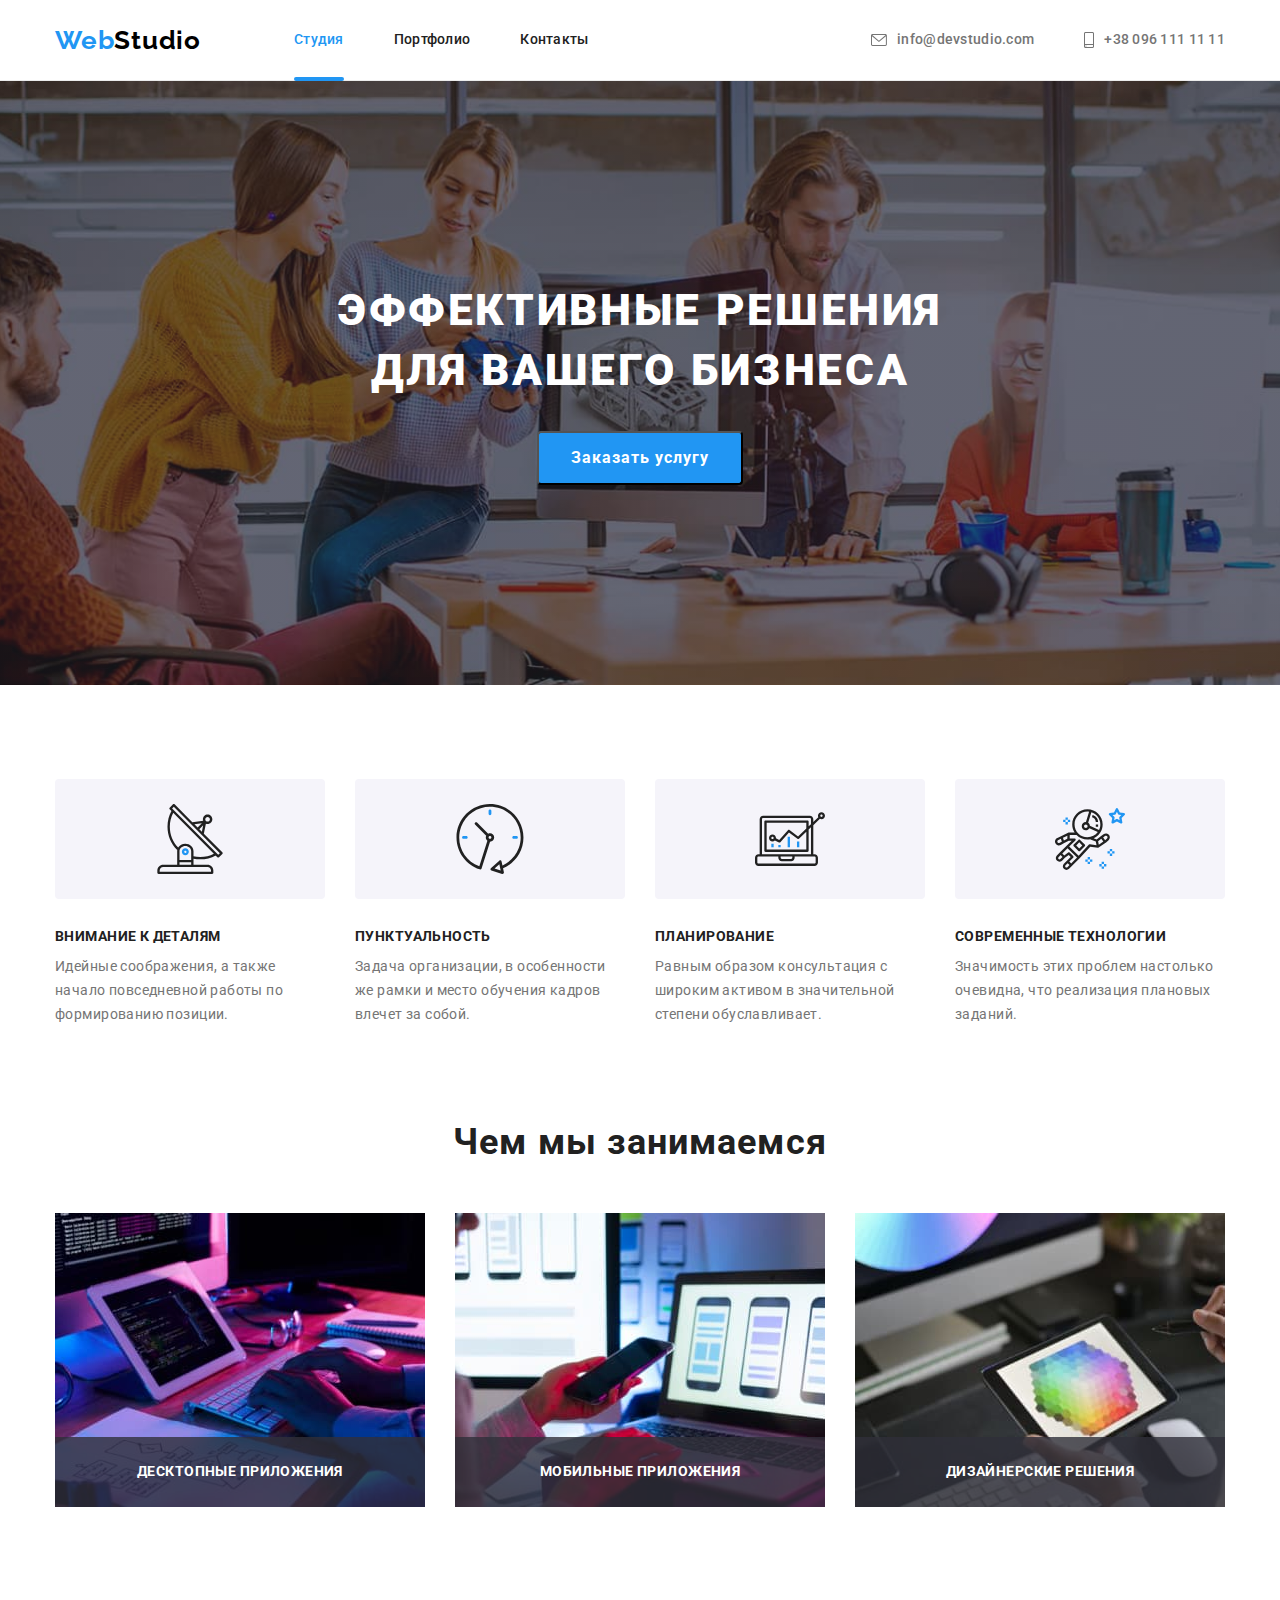
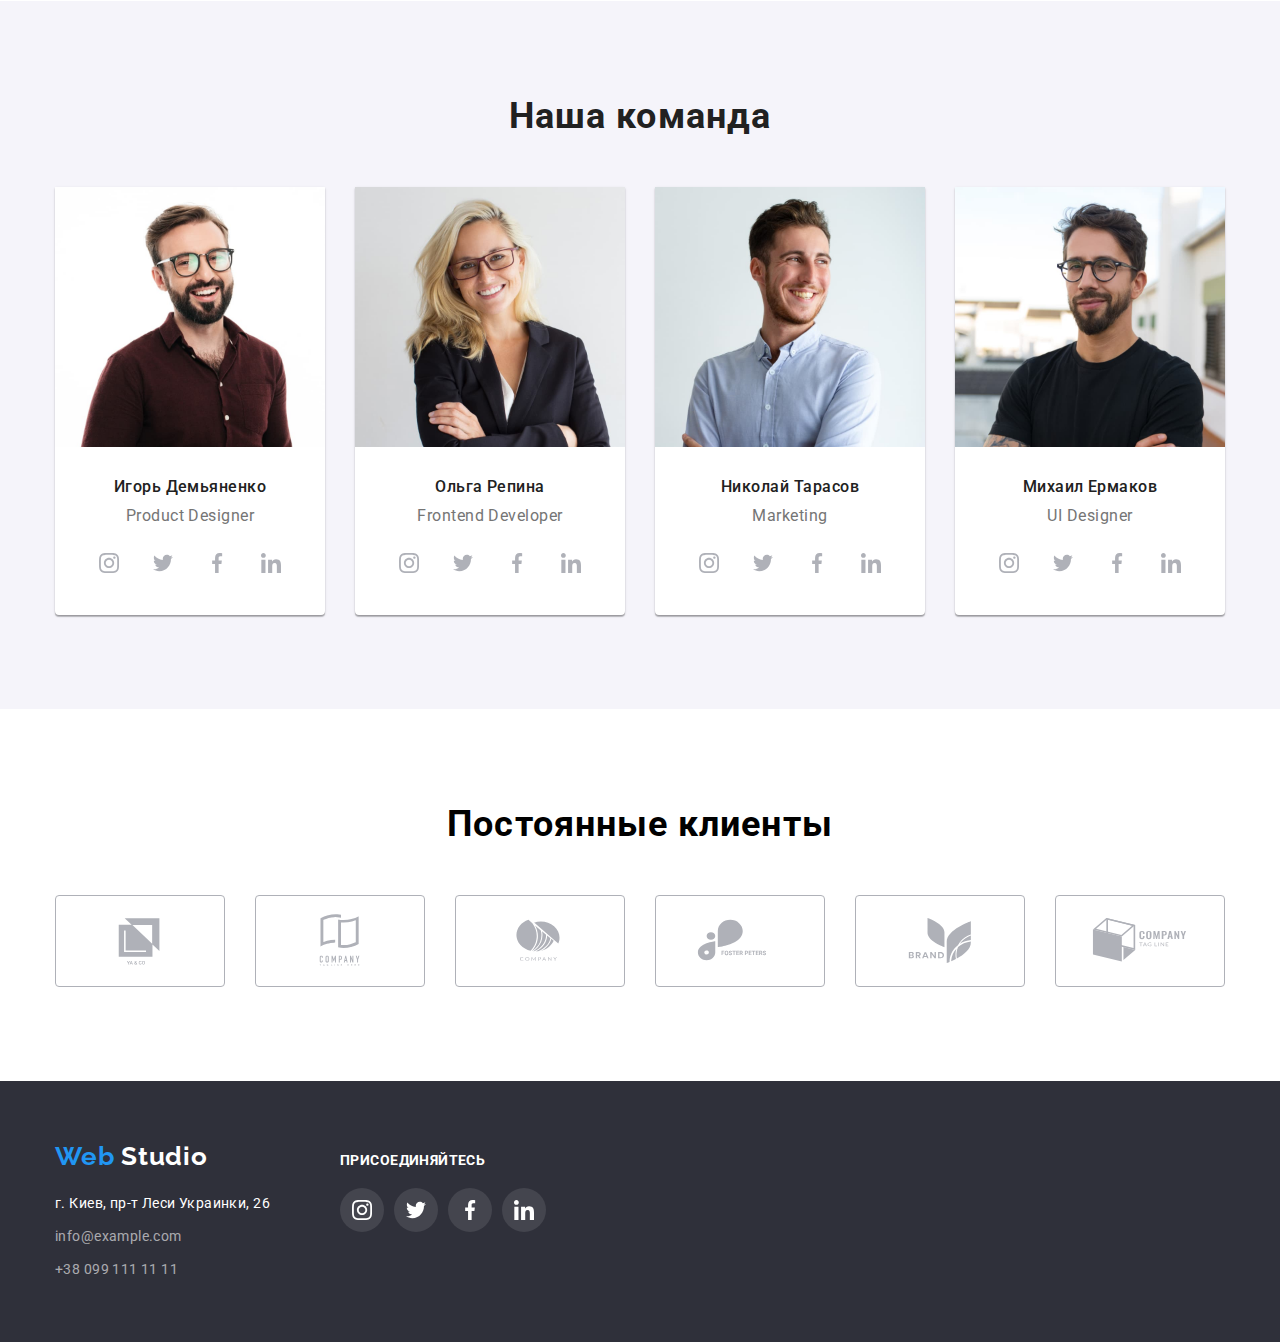
==== index.html @ a2889d7c "домашка 6" ====
<!DOCTYPE html>
<html lang="ru">
  <head>
    <meta charset="UTF-8" />
    <meta http-equiv="X-UA-Compatible" content="IE=edge" />
    <meta name="viewport" content="width=device-width, initial-scale=1.0" />
    <title>Document</title>
    <link rel="preconnect" href="https://fonts.googleapis.com" />
    <link rel="preconnect" href="https://fonts.gstatic.com" crossorigin />
    <link
      href="https://fonts.googleapis.com/css2?family=Raleway:wght@700&family=Roboto:wght@400;500;700;900&display=swap"
      rel="stylesheet"
    />
    <link
      rel="stylesheet"
      href="https://cdnjs.cloudflare.com/ajax/libs/modern-normalize/1.1.0/modern-normalize.min.css"
    />
    <link rel="stylesheet" href="./css/styles.css" />
  </head>
  <body>
    <!------------------------------ШАПКА------------------------------------>
    <header class="header">
      <div class="container">
        <a class="header-link-main link" href=""
          >Web<span class="header-color">Studio</span></a
        >
        <nav class="header-navigation">
          <ul class="header-list list">
            <li class="header-item">
              <a class="header-link link current" href="">Студия</a>
            </li>
            <li class="header-item">
              <a class="header-link link" href="./portfolio.html">Портфолио</a>
            </li>
            <li class="header-item">
              <a class="header-link link" href="">Контакты</a>
            </li>
          </ul>
        </nav>
        <ul class="header-list-contacts list">
          <li>
            <a class="header-link-mail link" href="">
              <svg class="link-mail-icon" width="16" height="12">
                <use href="./img/symbol-defs.svg#icon-envelope-hover"></use>
              </svg>
              info@devstudio.com</a
            >
          </li>
          <li>
            <a class="header-link-tel link" href="">
              <svg class="link-tel-icon" width="10" height="16">
                <use href="./img/symbol-defs.svg#icon-smartphone"></use>
              </svg>
              +38 096 111 11 11</a
            >
          </li>
        </ul>
      </div>
    </header>
    <!-------------------------ЗАКАЗ УСЛУГ--------------------------------->
    <main>
      <section class="section-service">
        <div class="container">
          <h1 class="section-service-title">
            Эффективные решения для вашего бизнеса
          </h1>
          <button class="section-service-btn" type="button" data-modal-open>
            Заказать услугу
          </button>
        </div>
      </section>
      <!--------------------СФЕРА ДЕЯТЕЛЬНОСТИ----------------------------->
      <section class="section-reality">
        <div class="container">
          <h2 class="visually-hidden">сфера деятельности</h2>
          <ul class="section-reality-list list">
            <li class="section-reality-item">
              <div class="container-icon">
                <svg class="reality-item-icon" width="70" height="70">
                  <use href="./img/symbol-defs.svg#icon-antenna"></use>
                </svg>
              </div>
              <h3 class="section-reality-title">Внимание к деталям</h3>
              <p class="section-reality-text">
                Идейные соображения, а также начало повседневной работы по
                формированию позиции.
              </p>
            </li>
            <li class="section-reality-item">
              <div class="container-icon">
                <svg class="reality-item-icon" width="70" height="70">
                  <use href="./img/symbol-defs.svg#icon-clock"></use>
                </svg>
              </div>
              <h3 class="section-reality-title">Пунктуальность</h3>
              <p class="section-reality-text">
                Задача организации, в особенности же рамки и место обучения
                кадров влечет за собой.
              </p>
            </li>
            <li class="section-reality-item">
              <div class="container-icon">
                <svg class="reality-item-icon" width="70" height="70">
                  <use href="./img/symbol-defs.svg#icon-diagram"></use>
                </svg>
              </div>
              <h3 class="section-reality-title">Планирование</h3>
              <p class="section-reality-text">
                Равным образом консультация с широким активом в значительной
                степени обуславливает.
              </p>
            </li>
            <li class="section-reality-item">
              <div class="container-icon">
                <svg class="reality-item-icon" width="70" height="70">
                  <use href="./img/symbol-defs.svg#icon-astronaut"></use>
                </svg>
              </div>
              <h3 class="section-reality-title">Современные технологии</h3>
              <p class="section-reality-text">
                Значимость этих проблем настолько очевидна, что реализация
                плановых заданий.
              </p>
            </li>
          </ul>
        </div>
      </section>
      <!------------------------ЧЕМ ЗАНИМАЮТСЯ---------------------------->
      <section class="section-class">
        <div class="container">
          <h2 class="section-class-title">Чем мы занимаемся</h2>
          <ul class="section-class-list list">
            <li class="section-class-item">
              <img src="./img/img1.jpg" alt="ввод кода" width="370" />
              <h3 class="class-title-second">Десктопные приложения</h3>
            </li>
            <li class="section-class-item">
              <img
                src="./img/img2.jpg"
                alt="картинка с адаптивностью"
                width="370"
              />
              <h3 class="class-title-second">Мобильные приложения</h3>
            </li>
            <li class="section-class-item">
              <img src="./img/img3.jpg" alt="картинка в пикселях" width="370" />
              <h3 class="class-title-second">Дизайнерские решения</h3>
            </li>
          </ul>
        </div>
      </section>

      <!------------------------КОМАНДА----------------------------->
      <section class="section-team">
        <div class="container">
          <h2 class="section-team-title">Наша команда</h2>
          <ul class="section-team-list list">
            <li class="section-team-item">
              <img
                class="section-team-item-photo"
                src="./img/img4.jpg"
                alt="фото Игорь"
                width="270"
              />
              <div class="team-name">
                <h3 class="section-team-title-second">Игорь Демьяненко</h3>
                <p class="section-team-text">Product Designer</p>
                <ul class="team-soc-list list">
                  <li class="team-soc-item">
                    <a class="team-soc-link" href="">
                      <svg class="team-soc-icon" width="20" height="20">
                        <use href="./img/symbol-defs.svg#icon-instagram"></use>
                      </svg>
                    </a>
                  </li>
                  <li class="team-soc-item">
                    <a class="team-soc-link" href="">
                      <svg class="team-soc-icon" width="20" height="20">
                        <use href="./img/symbol-defs.svg#icon-twitter"></use>
                      </svg>
                    </a>
                  </li>
                  <li class="team-soc-item">
                    <a class="team-soc-link" href="">
                      <svg class="team-soc-icon" width="20" height="20">
                        <use href="./img/symbol-defs.svg#icon-facebook"></use>
                      </svg>
                    </a>
                  </li>
                  <li class="team-soc-item">
                    <a class="team-soc-link" href="">
                      <svg class="team-soc-icon" width="20" height="20">
                        <use href="./img/symbol-defs.svg#icon-linkedin"></use>
                      </svg>
                    </a>
                  </li>
                </ul>
              </div>
            </li>
            <li class="section-team-item">
              <img
                class="section-team-item-photo"
                src="./img/img5.jpg"
                alt="фото Ольга"
                width="270"
              />
              <div class="team-name">
                <h3 class="section-team-title-second">Ольга Репина</h3>
                <p class="section-team-text">Frontend Developer</p>
                <ul class="team-soc-list list">
                  <li class="team-soc-item">
                    <a class="team-soc-link" href="">
                      <svg class="team-soc-icon" width="20" height="20">
                        <use href="./img/symbol-defs.svg#icon-instagram"></use>
                      </svg>
                    </a>
                  </li>
                  <li class="team-soc-item">
                    <a class="team-soc-link" href="">
                      <svg class="team-soc-icon" width="20" height="20">
                        <use href="./img/symbol-defs.svg#icon-twitter"></use>
                      </svg>
                    </a>
                  </li>
                  <li class="team-soc-item">
                    <a class="team-soc-link" href="">
                      <svg class="team-soc-icon" width="20" height="20">
                        <use href="./img/symbol-defs.svg#icon-facebook"></use>
                      </svg>
                    </a>
                  </li>
                  <li class="team-soc-item">
                    <a class="team-soc-link" href="">
                      <svg class="team-soc-icon" width="20" height="20">
                        <use href="./img/symbol-defs.svg#icon-linkedin"></use>
                      </svg>
                    </a>
                  </li>
                </ul>
              </div>
            </li>
            <li class="section-team-item">
              <img
                class="section-team-item-photo"
                src="./img/img6.jpg"
                alt="фото Николай"
                width="270"
              />
              <div class="team-name">
                <h3 class="section-team-title-second">Николай Тарасов</h3>
                <p class="section-team-text">Marketing</p>
                <ul class="team-soc-list list">
                  <li class="team-soc-item">
                    <a class="team-soc-link" href="">
                      <svg class="team-soc-icon" width="20" height="20">
                        <use href="./img/symbol-defs.svg#icon-instagram"></use>
                      </svg>
                    </a>
                  </li>
                  <li class="team-soc-item">
                    <a class="team-soc-link" href="">
                      <svg class="team-soc-icon" width="20" height="20">
                        <use href="./img/symbol-defs.svg#icon-twitter"></use>
                      </svg>
                    </a>
                  </li>
                  <li class="team-soc-item">
                    <a class="team-soc-link" href="">
                      <svg class="team-soc-icon" width="20" height="20">
                        <use href="./img/symbol-defs.svg#icon-facebook"></use>
                      </svg>
                    </a>
                  </li>
                  <li class="team-soc-item">
                    <a class="team-soc-link" href="">
                      <svg class="team-soc-icon" width="20" height="20">
                        <use href="./img/symbol-defs.svg#icon-linkedin"></use>
                      </svg>
                    </a>
                  </li>
                </ul>
              </div>
            </li>
            <li class="section-team-item">
              <img
                class="section-team-item-photo"
                src="./img/img7.jpg"
                alt="фото Михаил"
                width="270"
              />
              <div class="team-name">
                <h3 class="section-team-title-second">Михаил Ермаков</h3>
                <p class="section-team-text">UI Designer</p>
                <ul class="team-soc-list list">
                  <li class="team-soc-item">
                    <a class="team-soc-link" href="">
                      <svg class="team-soc-icon" width="20" height="20">
                        <use href="./img/symbol-defs.svg#icon-instagram"></use>
                      </svg>
                    </a>
                  </li>
                  <li class="team-soc-item">
                    <a class="team-soc-link" href=""
                      ><svg class="team-soc-icon" width="20" height="20">
                        <use
                          href="./img/symbol-defs.svg#icon-twitter"
                        ></use></svg
                    ></a>
                  </li>
                  <li class="team-soc-item">
                    <a class="team-soc-link" href="">
                      <svg class="team-soc-icon" width="20" height="20">
                        <use href="./img/symbol-defs.svg#icon-facebook"></use>
                      </svg>
                    </a>
                  </li>
                  <li class="team-soc-item">
                    <a class="team-soc-link" href="">
                      <svg class="team-soc-icon" width="20" height="20">
                        <use href="./img/symbol-defs.svg#icon-linkedin"></use>
                      </svg>
                    </a>
                  </li>
                </ul>
              </div>
            </li>
          </ul>
        </div>
      </section>
      <!------------------------КЛИЕНТЫ---------------------------->
      <section class="section-clients">
        <div class="container">
          <h2 class="section-clients-title">Постоянные клиенты</h2>
          <ul class="section-clients-list list">
            <li class="section-clients-item">
              <a href="" class="section-clients-link link">
                <svg class="section-clients-icon" Width="106" Height="60">
                  <use href="./img/symbol-defs.svg#icon-Logo1"></use>
                </svg>
              </a>
            </li>
            <li class="section-clients-item">
              <a href="" class="section-clients-link link">
                <svg class="section-clients-icon" Width="106" Height="60">
                  <use href="./img/symbol-defs.svg#icon-Logo2"></use>
                </svg>
              </a>
            </li>
            <li class="section-clients-item">
              <a href="" class="section-clients-link link">
                <svg class="section-clients-icon" Width="106" Height="60">
                  <use href="./img/symbol-defs.svg#icon-Logo3"></use>
                </svg>
              </a>
            </li>
            <li class="section-clients-item">
              <a href="" class="section-clients-link link">
                <svg class="section-clients-icon" Width="106" Height="60">
                  <use href="./img/symbol-defs.svg#icon-Logo4"></use>
                </svg>
              </a>
            </li>
            <li class="section-clients-item">
              <a href="" class="section-clients-link link">
                <svg class="section-clients-icon" Width="106" Height="60">
                  <use href="./img/symbol-defs.svg#icon-Logo5"></use>
                </svg>
              </a>
            </li>
            <li class="section-clients-item">
              <a href="" class="section-clients-link link">
                <svg class="section-clients-icon" Width="106" Height="60">
                  <use href="./img/symbol-defs.svg#icon-Logo6"></use>
                </svg>
              </a>
            </li>
          </ul>
        </div>
      </section>
    </main>
    <!------------------------ПОДВАЛ------------------------------->
    <footer class="footer">
      <div class="container">
        <div class="footer-left-container">
          <a class="footer-link-main link" href=""
            >Web <span class="footer-color">Studio</span></a
          >
          <address class="footer-address">
            <a
              class="footer-link-address link"
              href="https://goo.gl/maps/H8JGHKrWeRsaUYGS6"
              target="_blank"
              rel="noopener noindex nofollow"
              >г. Киев, пр-т Леси Украинки, 26</a
            >
          </address>
          <ul class="footer-list list">
            <li class="footer-item">
              <a class="footer-link-mail link" href="mailto:info@example.com"
                >info@example.com</a
              >
            </li>
            <li class="footer-item">
              <a class="footer-link-tel link" href="tel:+380991111111"
                >+38 099 111 11 11</a
              >
            </li>
          </ul>
        </div>
        <div>
          <h2 class="footer-title">присоединяйтесь</h2>
          <ul class="footer-soc-list list">
            <li class="footer-soc-item">
              <a href="" class="footer-soc-link">
                <svg class="footer-icon" width="20" height="20">
                  <use href="./img/symbol-defs.svg#icon-instagram"></use>
                </svg>
              </a>
            </li>
            <li class="footer-soc-item">
              <a href="" class="footer-soc-link">
                <svg class="footer-icon" width="20" height="20">
                  <use href="./img/symbol-defs.svg#icon-twitter"></use>
                </svg>
              </a>
            </li>

            <li class="footer-soc-item">
              <a href="" class="footer-soc-link">
                <svg class="footer-icon" width="20" height="20">
                  <use href="./img/symbol-defs.svg#icon-facebook"></use>
                </svg>
              </a>
            </li>

            <li class="footer-soc-item">
              <a href="" class="footer-soc-link">
                <svg class="footer-icon" width="20" height="20">
                  <use href="./img/symbol-defs.svg#icon-linkedin"></use>
                </svg>
              </a>
            </li>
          </ul>
        </div>
      </div>
    </footer>
    <!-------------------------- МОДАЛЬНОЕ ОКНО ----------------------->
    <div class="backdrop is-hidden" data-modal>
      <div class="modal">
        <button type="button" class="modal-close-btn" data-modal-close>
          <svg class="modal-icon" width="11" height="11">
            <use href="./img/symbol-defs.svg#icon-Vector"></use>
          </svg>
        </button>
      </div>
    </div>
    <script src="./js/modal.js"></script>
  </body>
</html>
---- css/styles.css ----
:root {
  --header-color: #2196f3;
  --title-color: #212121;
  --text-color: #757575;
  --time-transition: 250ms cubic-bezier(0.4, 0, 0.2, 1);
}
body {
  font-family: "Roboto", "Raleway", sans-serif;
  color: #000000;
}
img {
  display: block;
  width: 100%;
  height: auto;
}
.link {
  text-decoration: none;
}
.list {
  padding: 0;
  margin: 0;
  list-style: none;
}
.container {
  width: 1200px;
  margin: 0 auto;
  padding-left: 15px;
  padding-right: 15px;
}
img {
  display: block;
}
/* ----------------------ШАПКА-------------------------- */

.header {
  border-bottom: 1px solid #ececec;
}
.header .container {
  display: flex;
  align-items: center;
}
.header-link-main {
  margin-right: 93px;

  font-family: "Raleway";
  font-weight: 700;
  font-size: 26px;
  line-height: 1.19;
  letter-spacing: 0.03em;
  color: var(--header-color);
}
.header-list {
  display: flex;
}
.header-item:not(:last-child) {
  margin-right: 50px;
}
.header-color {
  color: #000000;
}
.header-link {
  padding: 32px 0px;

  position: relative;

  display: block;
  font-weight: 500;
  font-size: 14px;
  line-height: 1.14;
  letter-spacing: 0.02em;
  color: #212121;

  transition: color var(--time-transition);
}
.header-link:hover,
.header-link:focus {
  color: var(--header-color);
}
.current {
  color: var(--header-color);
}
.current::after {
  content: "";

  position: absolute;
  left: 0;
  bottom: -1px;

  display: block;
  width: 100%;
  height: 4px;
  background: #2196f3;
  border-radius: 2px;
}

.header-list-contacts {
  display: flex;
  margin-left: auto;
}
.header-link-mail,
.header-link-tel {
  padding: 32px 0px;
  display: flex;
  justify-content: center;
  align-items: center;

  font-family: "Roboto";
  font-style: normal;
  font-weight: 500;
  font-size: 14px;
  line-height: 1.14;
  letter-spacing: 0.02em;
  color: #757575;

  transition: color var(--time-transition);
}
.link-mail-icon {
  fill: currentColor;
  margin-right: 10px;
}
.header-link-tel {
  margin-left: 50px;
}
.link-tel-icon {
  fill: currentColor;
  margin-right: 10px;
}
.header-link-tel:hover,
.header-link-tel:focus {
  color: var(--header-color);
}
.header-link-mail:hover,
.header-link-mail:focus {
  color: var(--header-color);
}
/* -------------------ЗАКАЗ УСЛУГ------------------ */
.section-service {
  background-color: #2f303a;
  text-align: center;
  padding-top: 200px;
  padding-bottom: 200px;
  background-image: linear-gradient(
      rgba(47, 48, 58, 0.4),
      rgba(47, 48, 58, 0.4)
    ),
    url(../img/hero-bg.jpg);
  background-repeat: no-repeat;
  background-size: cover;
  max-width: 1600px;
  margin: 0 auto;
  background-position: center;
}
.section-service-title {
  margin-top: 0;
  margin-bottom: 30px;
  margin-left: auto;
  margin-right: auto;
  width: 696px;

  font-weight: 900;
  font-size: 44px;
  line-height: 1.36;
  letter-spacing: 0.06em;
  text-transform: uppercase;
  color: #ffffff;
}

.section-service-btn {
  border-radius: 4px;
  padding: 10px 32px;

  font-family: "Roboto";
  font-style: normal;
  font-weight: 700;
  font-size: 16px;
  line-height: 1.88;
  align-items: center;
  letter-spacing: 0.06em;
  cursor: pointer;
  color: #ffffff;
  background-color: #2196f3;

  transition: background-color var(--time-transition);
}
.section-service-btn:hover {
  background-color: #188ce8;
}
/* -----------------------СФЕРА ДЕЯТЕЛЬНОСТИ------------------------ */
.visually-hidden {
  position: absolute;
  width: 1px;
  height: 1px;
  margin: -1px;
  border: 0;
  padding: 0;
  white-space: nowarp;
  clip-path: insert(100%);
  clip: rect(0 0 0 0);
  overflow: hidden;
}
.section-reality {
  padding: 94px 0px;
}
.section-reality-list {
  display: flex;
}
.container-icon {
  width: 270px;
  height: 120px;
  background-color: #f5f4fa;
  border-radius: 4px;
  display: flex;
  justify-content: center;
  align-items: center;
  margin-bottom: 30px;
}
.section-reality-title {
  margin-top: 0px;
  margin-bottom: 10px;

  font-weight: 700;
  font-size: 14px;
  line-height: 1.14;
  letter-spacing: 0.03em;
  text-transform: uppercase;
  color: var(--title-color);
}
.section-reality-item {
  width: 270px;
}
.section-reality-item:not(:last-child) {
  margin-right: 30px;
}
.section-reality-text {
  margin-top: 0px;
  margin-bottom: 0px;

  font-size: 14px;
  line-height: 1.71;
  letter-spacing: 0.03em;
  color: var(--text-color);
}
/* ------------------ЧЕМ ЗАНИМАЮТСЯ-------------------------- */
.section-class {
  padding-bottom: 94px;
}
.section-class-list {
  display: flex;
  justify-content: center;
}
.section-class-item {
  position: relative;
}

.section-class-item:not(:last-child) {
  margin-right: 30px;
}
.section-class-title {
  margin-top: 0;
  margin-bottom: 50px;

  font-weight: 700;
  font-size: 36px;
  line-height: 1.17;
  text-align: center;
  letter-spacing: 0.03em;
  color: var(--title-color);
}
.class-title-second {
  position: absolute;
  bottom: 0;
  height: 70px;
  width: 100%;
  background-color: rgba(47, 48, 58, 0.8);

  font-weight: 700;
  font-size: 14px;
  line-height: 1.14;
  text-align: center;
  letter-spacing: 0.03em;
  text-transform: uppercase;
  margin-top: 0;
  margin-bottom: 0;
  padding: 27px;

  color: #ffffff;
}
/* --------------------КОМАНДА------------------------------- */
.section-team {
  background-color: #f5f4fa;
  padding: 94px 0px;
}
.section-team-title {
  margin-top: 0;
  margin-bottom: 50px;

  font-weight: 700;
  font-size: 36px;
  line-height: 1.17;
  text-align: center;
  letter-spacing: 0.03em;
  color: var(--title-color);
}
.section-team-list {
  display: flex;
  flex-wrap: wrap;
  margin-left: -30px;
}
.section-team-item {
  width: calc(100% / 4 - 30px);
  margin-left: 30px;
  background: #ffffff;
  box-shadow: 0px 1px 3px rgba(0, 0, 0, 0.12), 0px 1px 1px rgba(0, 0, 0, 0.14),
    0px 2px 1px rgba(0, 0, 0, 0.2);
  border-radius: 0px 0px 4px 4px;
}
.section-team-item-photo {
  display: block;
}
.team-name {
  padding: 30px 0px;
}
.section-team-title-second {
  margin-top: 0;
  margin-bottom: 10px;

  font-weight: 500;
  font-size: 16px;
  line-height: 1.19;
  text-align: center;
  letter-spacing: 0.03em;
  color: var(--title-color);
}
.section-team-text {
  margin-top: 0px;
  margin-bottom: 0px;
  font-size: 16px;
  line-height: 1.19;
  text-align: center;
  letter-spacing: 0.03em;
  color: var(--text-color);
  margin-bottom: 16px;
}
.team-soc-list {
  display: flex;
  justify-content: center;
}
.team-soc-item + .team-soc-item {
  margin-left: 10px;
}
.team-soc-link {
  width: 44px;
  height: 44px;
  border-radius: 50%;
  display: flex;
  justify-content: center;
  align-items: center;
  color: #afb1b8;

  transition: background-color var(--time-transition),
    color var(--time-transition);
}
.team-soc-icon {
  fill: currentColor;
}
.team-soc-link:focus,
.team-soc-link:hover {
  background-color: #2196f3;
  color: #ffffff;
}

/* --------------------КЛИЕНТЫ------------------------------ */
.section-clients {
  padding-top: 94px;
  padding-bottom: 94px;
}
.section-clients-title {
  margin-top: 0;
  margin-bottom: 50px;

  font-weight: 700;
  font-size: 36px;
  line-height: 1.17;
  text-align: center;
  letter-spacing: 0.03em;
}
.section-clients-list {
  display: flex;
  justify-content: center;
  align-items: center;
  color: #afb1b8;
}

.section-clients-link {
  display: flex;
  justify-content: center;
  align-items: center;
  width: 170px;
  height: 92px;
  border-radius: 4px;
  border: 1px solid #afb1b8;
  color: #afb1b8;

  transition: color var(--time-transition), border var(--time-transition);
}
.section-clients-icon {
  fill: currentColor;
}
.section-clients-link:focus,
.section-clients-link:hover {
  color: #2196f3;
  border: 1px solid #2196f3;
}
.section-clients-item:not(:last-child) {
  margin-right: 30px;
}

/* ------------------------------ПОДВАЛ----------------------------- */
.footer {
  background-color: #2f303a;
  padding-top: 60px;
  padding-bottom: 60px;
}
.footer .container {
  display: flex;
}
.footer-link-main {
  display: block;
  margin-top: 0px;
  margin-bottom: 20px;

  font-family: "Raleway";
  font-weight: 700;
  font-size: 26px;
  line-height: 1.19;
  letter-spacing: 0.03em;
  color: #2196f3;
}
.footer-color {
  color: #ffffff;
}
.footer-link-address {
  display: block;
  margin-bottom: 9px;

  font-weight: 400;
  font-size: 14px;
  line-height: 1.71;
  letter-spacing: 0.03em;
  font-style: normal;
  color: #ffffff;
}
.footer-link-mail {
  display: block;
  margin-bottom: 9px;
  font-weight: 400;
  font-size: 14px;
  line-height: 1.71;
  letter-spacing: 0.03em;
  color: rgba(255, 255, 255, 0.6);
}
.footer-link-tel {
  font-weight: 400;
  font-size: 14px;
  line-height: 1.71;
  letter-spacing: 0.03em;
  color: rgba(255, 255, 255, 0.6);
}
.footer-title {
  margin-top: 12;
  margin-bottom: 20px;

  font-weight: 700;
  font-size: 14px;
  line-height: 1.14;
  letter-spacing: 0.03em;
  text-transform: uppercase;
  color: #ffffff;
}
.footer-left-container {
  margin-right: 70px;
}
.footer-soc-list {
  display: flex;
}
.footer-soc-link {
  width: 44px;
  height: 44px;
  border-radius: 50%;
  display: flex;
  justify-content: center;
  align-items: center;
  background-color: rgba(255, 255, 255, 0.1);
  color: #ffffff;

  transition: background-color var(--time-transition);
}
.footer-icon {
  fill: currentColor;
}
.footer-soc-item + .footer-soc-item {
  margin-left: 10px;
}
.footer-soc-link:focus,
.footer-soc-link:hover {
  background-color: #2196f3;
}
/* ----------------------------------ПОРТФОЛИО---------------------------------- */
.section-portfolio {
  padding: 94px 0px;
}
.section-portfolio-list {
  display: flex;
  justify-content: center;
  margin-bottom: 50px;
}
.section-portfolio-item:not(:last-child) {
  margin-right: 8px;
}
.section-portfolio-btn {
  padding: 6px 22px;

  font-family: "Roboto";
  font-style: normal;
  font-weight: 500;
  font-size: 16px;
  line-height: 1.62;
  text-align: center;
  letter-spacing: 0.03em;
  cursor: pointer;
  color: #212121;
  background: #f5f4fa;
  border-radius: 4px;
  border: #f5f4fa;

  transition: box-shadow var(--time-transition),
    background-color var(--time-transition), color var(--time-transition);
}
.section-portfolio-btn:hover,
.section-portfolio-btn:focus {
  color: #ffffff;
  background-color: #2196f3;
  box-shadow: 0px 3px 1px rgba(0, 0, 0, 0.1), 0px 1px 2px rgba(0, 0, 0, 0.08),
    0px 2px 2px rgba(0, 0, 0, 0.12);
}
.portfolio-wrap {
  position: relative;
  overflow: hidden;
}
.portfolio-link-text {
  position: absolute;
  top: 0;
  height: 100%;
  background-color: rgba(33, 150, 243, 0.9);

  font-weight: 400;
  font-size: 18px;
  line-height: 1.6;
  letter-spacing: 0.03em;
  margin-top: 0;
  margin-bottom: 0;
  padding: 63px 24px;

  color: #ffffff;

  transform: translateY(100%);
  transition: transform var(--time-transition);
}
.section-portfolio-item-second:hover .portfolio-link-text {
  transform: translateY(0%);
}
.section-portfolio-list-second {
  display: flex;
  flex-wrap: wrap;
  margin-left: -30px;
  margin-bottom: -30px;
}
.section-portfolio-item-second {
  width: calc(100% / 3 - 30px);
  margin-left: 30px;
  margin-bottom: 30px;
  background: #ffffff;
  border: 1px solid #eeeeee;
  box-sizing: border-box;
  transition: box-shadow var(--time-transition);
}
.section-portfolio-item-second:focus,
.section-portfolio-item-second:hover {
  box-shadow: 0px 1px 1px rgba(0, 0, 0, 0.12), 0px 4px 4px rgba(0, 0, 0, 0.06),
    1px 4px 6px rgba(0, 0, 0, 0.16);
}

.section-portfolio-item-photo {
  display: block;
}
.portfolio-name {
  padding: 20px 24px;
}
.section-portfolio-title {
  margin-top: 0;
  margin-bottom: 4px;

  font-weight: 700;
  font-size: 18px;
  line-height: 2;
  letter-spacing: 0.06em;
  color: var(--title-color);
}
.section-portfolio-text {
  margin-top: 0px;
  margin-bottom: 0px;

  font-size: 16px;
  line-height: 1.88;
  letter-spacing: 0.03em;
  color: var(--text-color);
}
/* -----------------------------------МОДАЛЬНОЕ ОКНО---------------------------------- */
.backdrop {
  position: fixed;
  top: 0;
  width: 100%;
  height: 100%;
  background-color: rgba(0, 0, 0, 0.2);

  transition: opacity var(--time-transition), visibility var(--time-transition);
}
.backdrop.is-hidden .modal {
  transform: scale(0.5) rotate(-360deg);
}
.modal {
  width: 528px;
  height: 581px;
  position: absolute;
  top: 50%;
  left: 50%;

  transition: scale var(--time-transition), rotate var(--time-transition);
  transform: translate(-50%, -50%) scale(1) rotate(0);

  background: #ffffff;
  box-shadow: 0px 1px 3px rgba(0, 0, 0, 0.12), 0px 1px 1px rgba(0, 0, 0, 0.14),
    0px 2px 1px rgba(0, 0, 0, 0.2);
  border-radius: 4px;
}
.modal-close-btn {
  position: absolute;
  top: 8px;
  right: 8px;
  background: #ffffff;
  border: 1px solid rgba(0, 0, 0, 0.1);
  box-sizing: border-box;
  padding: 6px;
  margin: 0;
  border-radius: 50%;
  cursor: pointer;
}
.modal-icon {
  display: block;
}
.is-hidden {
  opacity: 0;
  pointer-events: none;
  visibility: hidden;
}
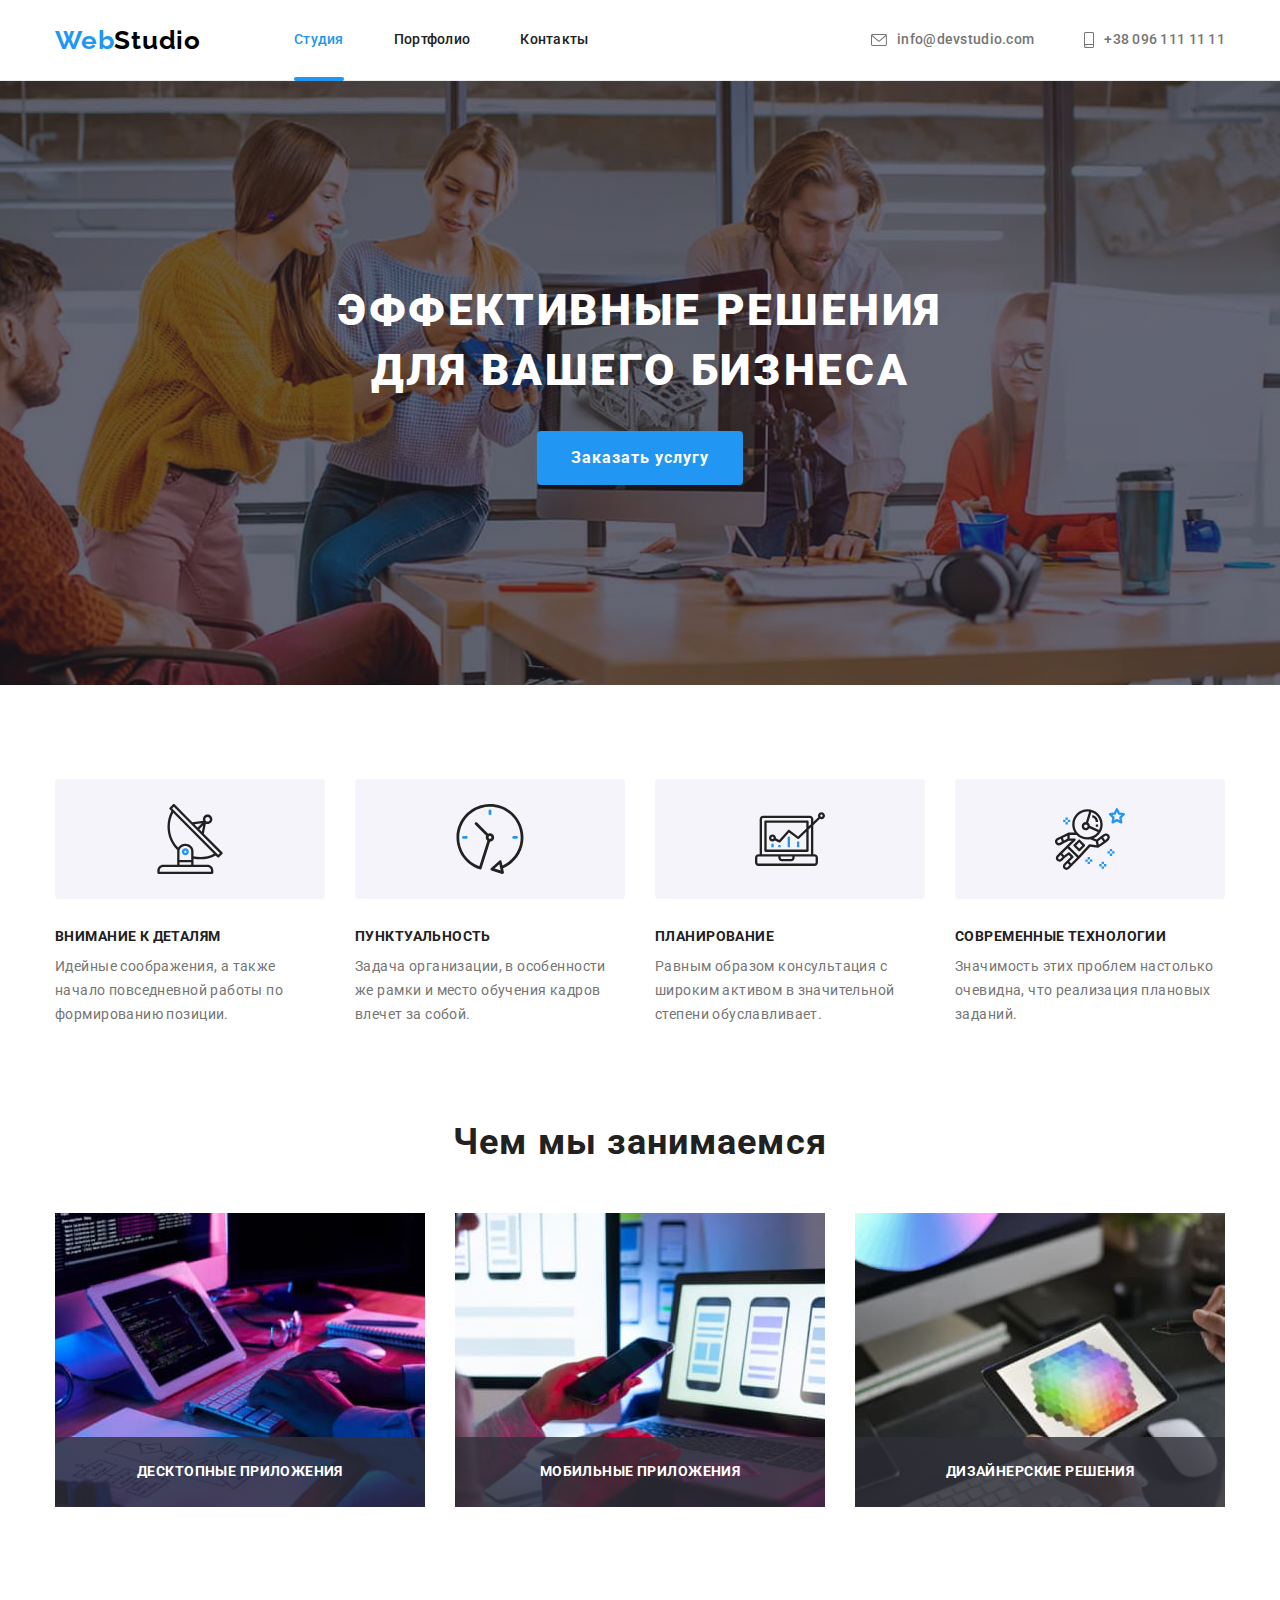
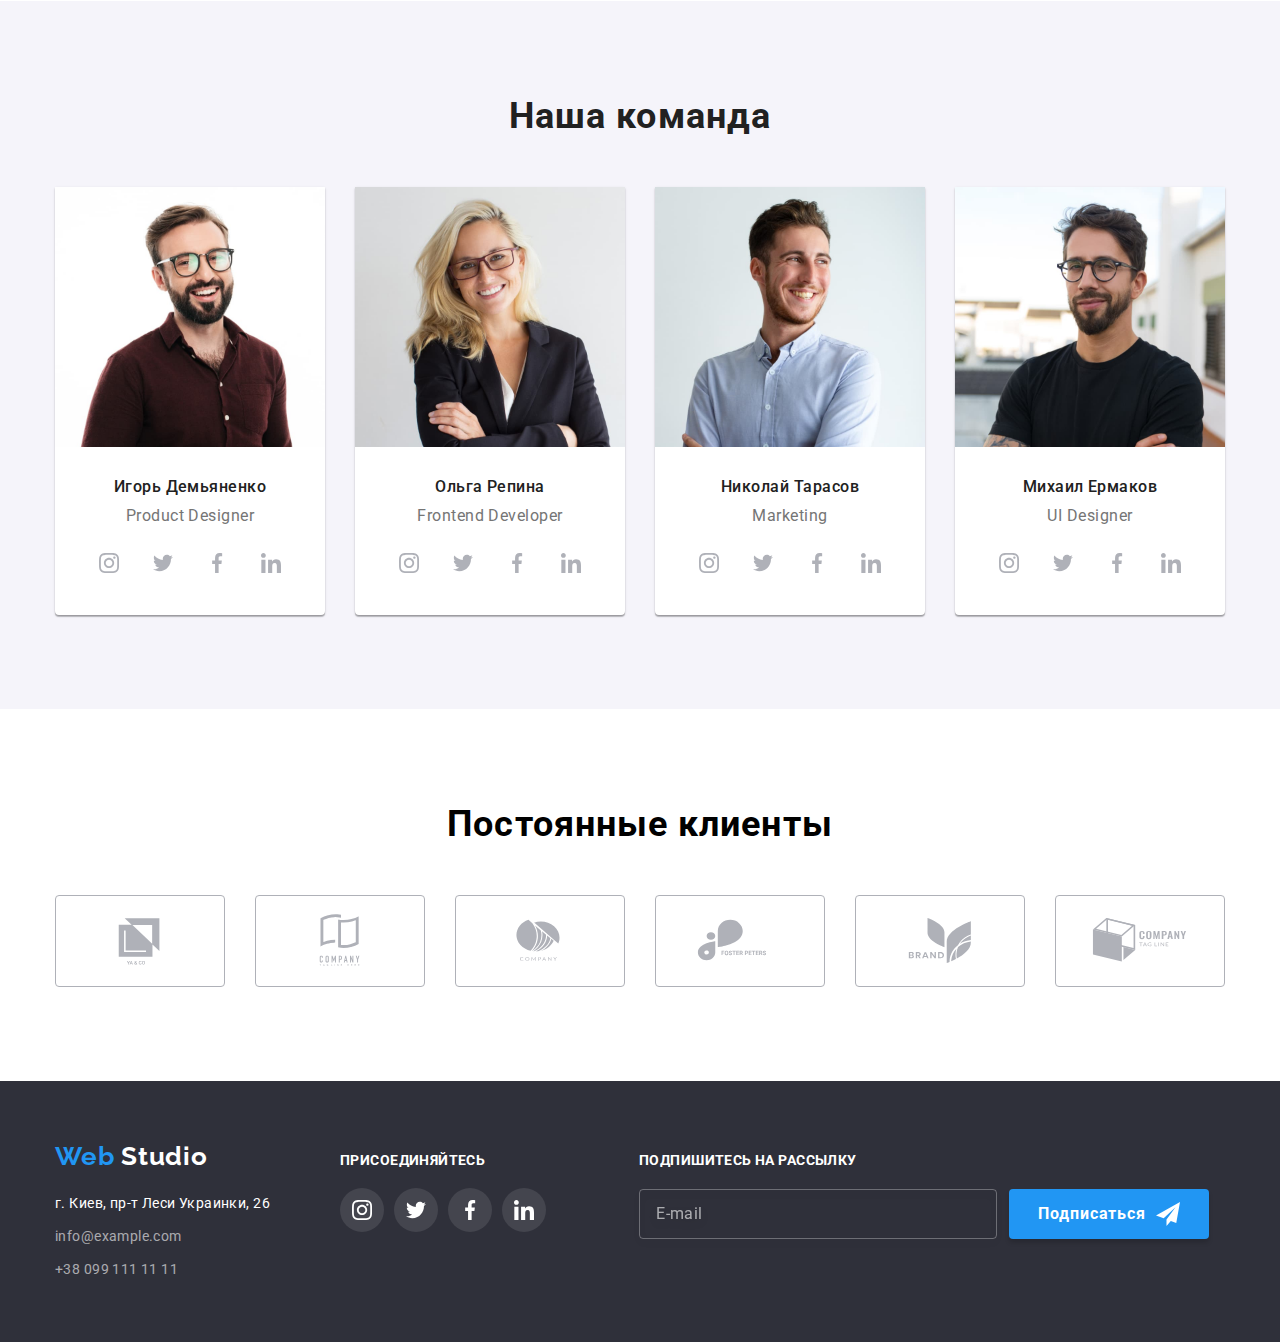
==== commit 3e7412bf: "сделал футер и немного модалки" ====
--- a/index.html
+++ b/index.html
@@ -442,6 +442,18 @@
             </li>
           </ul>
         </div>
+        <div class="footer-right-container">
+          <h2 class="footer-title-second">Подпишитесь на рассылку</h2>
+          <form class="footer-form">
+            <input type="mail" class="footer-input" placeholder="E-mail" />
+            <button type="submit" class="footer-button">
+              Подписаться
+              <svg class="footer-icon-second" width="24" height="24">
+                <use href="./img/symbol-defs.svg#icon-icon-send"></use>
+              </svg>
+            </button>
+          </form>
+        </div>
       </div>
     </footer>
     <!-------------------------- МОДАЛЬНОЕ ОКНО ----------------------->
@@ -452,6 +464,35 @@
             <use href="./img/symbol-defs.svg#icon-Vector"></use>
           </svg>
         </button>
+        <h2 class="modal-title">Оставьте свои данные, мы вам перезвоним</h2>
+        <form class="modal-form">
+          <div class="modal-field">
+            <label for="name" class="modal-label">Имя</label>
+            <input type="text" name="name" id="name" class="modal-input" />
+          </div>
+          <div class="modal-field">
+            <label for="tel" class="modal-label">Телефон</label>
+            <input type="text" name="tel" id="tel" class="modal-input" />
+          </div>
+          <div class="modal-field">
+            <label for="email" class="modal-label">Почта</label>
+            <input type="text" name="email" id="email" class="modal-input" />
+          </div>
+          <div class="modal-field">
+            <label for="comment" class="modal-label">Комментарий</label>
+            <textarea
+              class="modal-text"
+              name="comment"
+              id="comment"
+              placeholder="Введите текст"
+            ></textarea>
+          </div>
+          <input type="checkbox" name="choice" value="choice" id="choice" />
+          <label for="choice">
+            Соглашаюсь с рассылкой и принимаю Условия договора
+          </label>
+          <button type="submit" class="modal-btn">Отправить</button>
+        </form>
       </div>
     </div>
     <script src="./js/modal.js"></script>
--- a/css/styles.css
+++ b/css/styles.css
@@ -179,6 +179,7 @@
   cursor: pointer;
   color: #ffffff;
   background-color: #2196f3;
+  border-color: transparent;
 
   transition: background-color var(--time-transition);
 }
@@ -470,7 +471,6 @@
   margin-top: 12;
   margin-bottom: 20px;
 
-  font-weight: 700;
   font-size: 14px;
   line-height: 1.14;
   letter-spacing: 0.03em;
@@ -504,6 +504,65 @@
 .footer-soc-link:focus,
 .footer-soc-link:hover {
   background-color: #2196f3;
+}
+.footer-right-container {
+  margin-left: 93px;
+}
+.footer-title-second {
+  margin-top: 12px;
+  margin-bottom: 20px;
+  font-size: 14px;
+  line-height: 1.14;
+  letter-spacing: 0.03em;
+  text-transform: uppercase;
+
+  color: #ffffff;
+}
+.footer-form {
+  display: flex;
+}
+.footer-input {
+  width: 358px;
+  height: 50px;
+  padding-left: 16px;
+  margin-right: 12px;
+  border: 1px solid rgba(255, 255, 255, 0.3);
+  box-sizing: border-box;
+  filter: drop-shadow(0px 4px 4px rgba(0, 0, 0, 0.15));
+  border-radius: 4px;
+  background-color: transparent;
+  color: #ffffff;
+}
+.footer-input::placeholder {
+  font-size: 16px;
+  line-height: 1.25;
+  align-items: center;
+  letter-spacing: 0.03em;
+
+  color: rgba(255, 255, 255, 0.6);
+}
+.footer-button {
+  display: flex;
+  justify-content: center;
+
+  width: 200px;
+  height: 50px;
+  font-weight: 700;
+  font-size: 16px;
+  line-height: 1.88;
+  align-items: center;
+  text-align: center;
+  letter-spacing: 0.06em;
+  border-color: transparent;
+  padding: 0;
+
+  color: #ffffff;
+  background-color: #2196f3;
+  box-shadow: 0px 4px 4px rgba(0, 0, 0, 0.15);
+  border-radius: 4px;
+}
+.footer-icon-second {
+  margin-left: 10px;
 }
 /* ----------------------------------ПОРТФОЛИО---------------------------------- */
 .section-portfolio {
@@ -634,6 +693,7 @@
   position: absolute;
   top: 50%;
   left: 50%;
+  padding: 40px;
 
   transition: scale var(--time-transition), rotate var(--time-transition);
   transform: translate(-50%, -50%) scale(1) rotate(0);
@@ -663,3 +723,52 @@
   pointer-events: none;
   visibility: hidden;
 }
+
+.modal-title {
+  margin-top: 0;
+  margin-bottom: 12px;
+  font-size: 20px;
+  line-height: 1.15;
+  text-align: center;
+  letter-spacing: 0.03em;
+
+  color: #212121;
+}
+.modal-label {
+  font-size: 12px;
+  line-height: 1.17;
+  letter-spacing: 0.01em;
+  margin-bottom: 4px;
+
+  display: block;
+
+  color: #757575;
+}
+.modal-input {
+  width: 100%;
+  height: 40px;
+  border: 1px solid rgba(33, 33, 33, 0.2);
+  box-sizing: border-box;
+  border-radius: 4px;
+  margin-bottom: 10px;
+  padding: 0;
+}
+.modal-text {
+  width: 100%;
+  height: 120px;
+  border: 1px solid rgba(33, 33, 33, 0.2);
+  box-sizing: border-box;
+  border-radius: 4px;
+  padding: 12px 16px;
+  resize: none;
+}
+.modal-text::placeholder {
+  font-size: 12px;
+  line-height: 1.17;
+  letter-spacing: 0.01em;
+
+  color: rgba(117, 117, 117, 0.5);
+}
+.modal-btn {
+  display: block;
+}
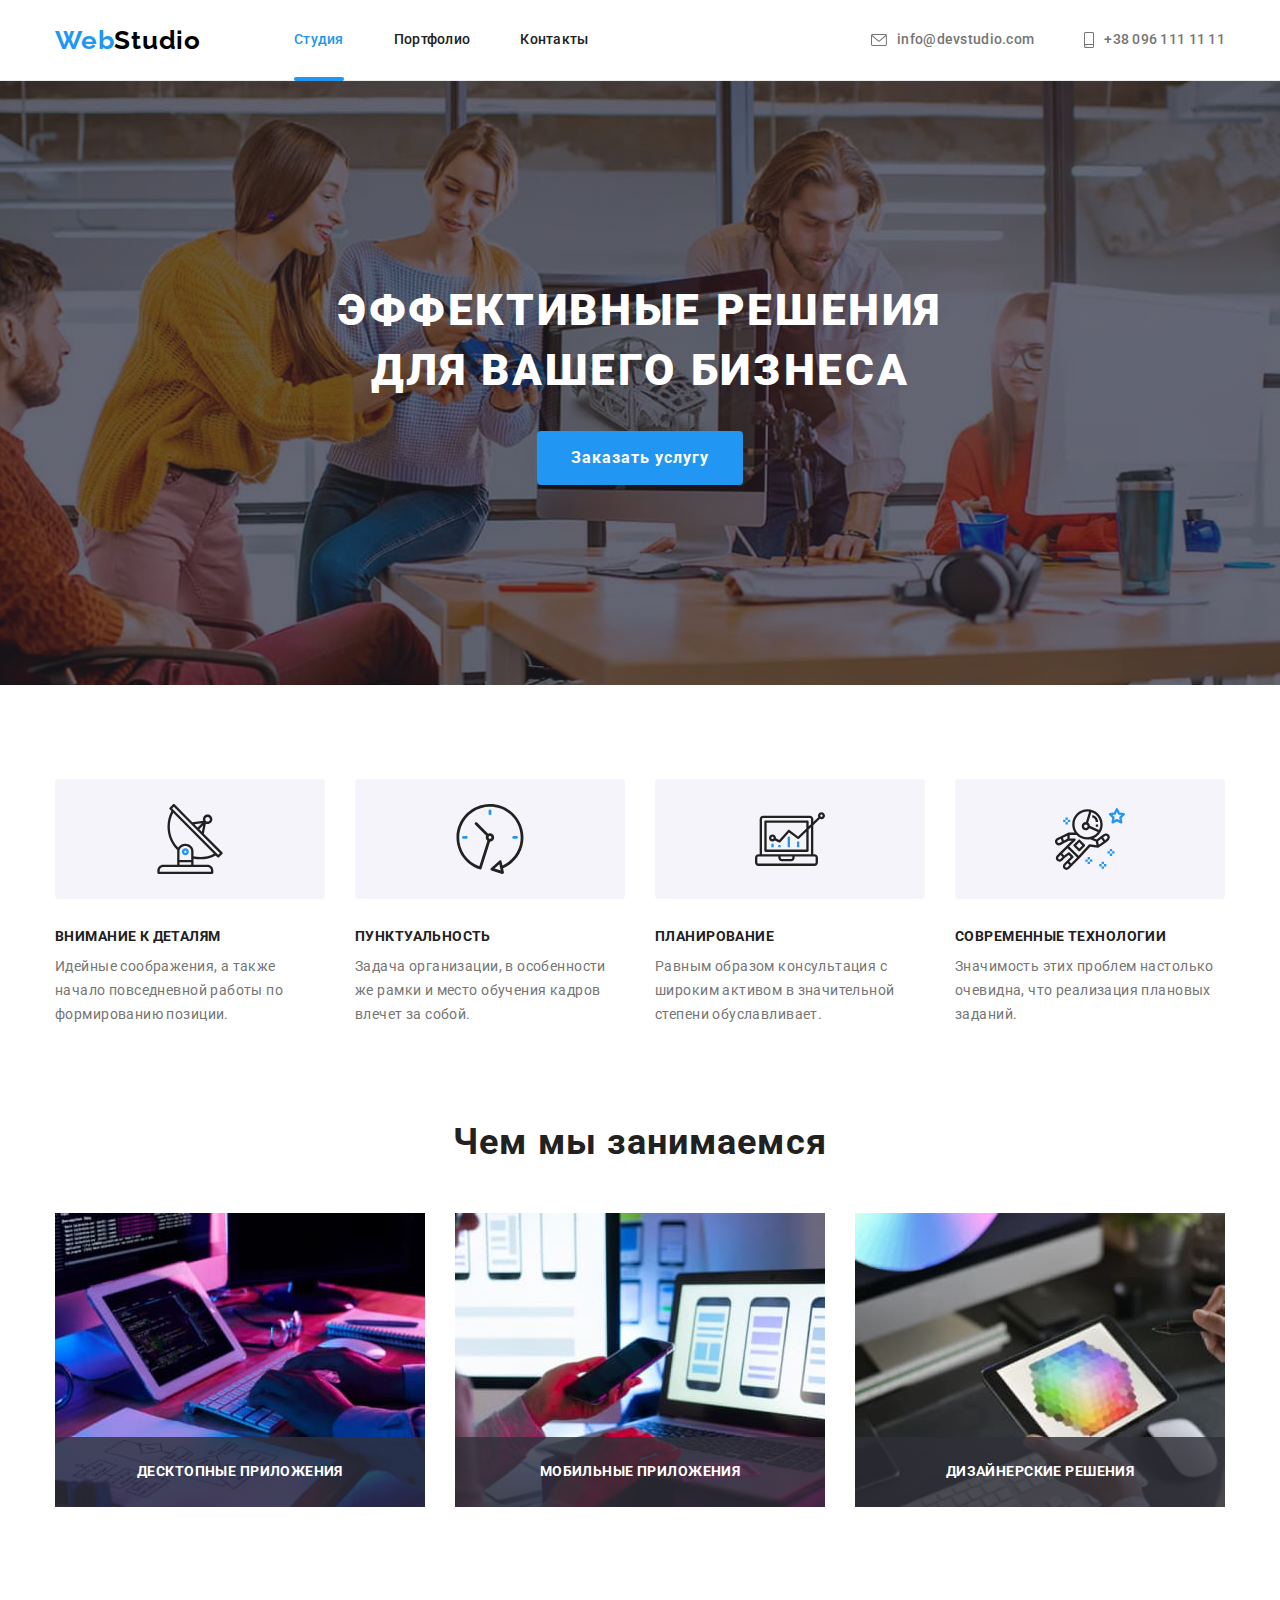
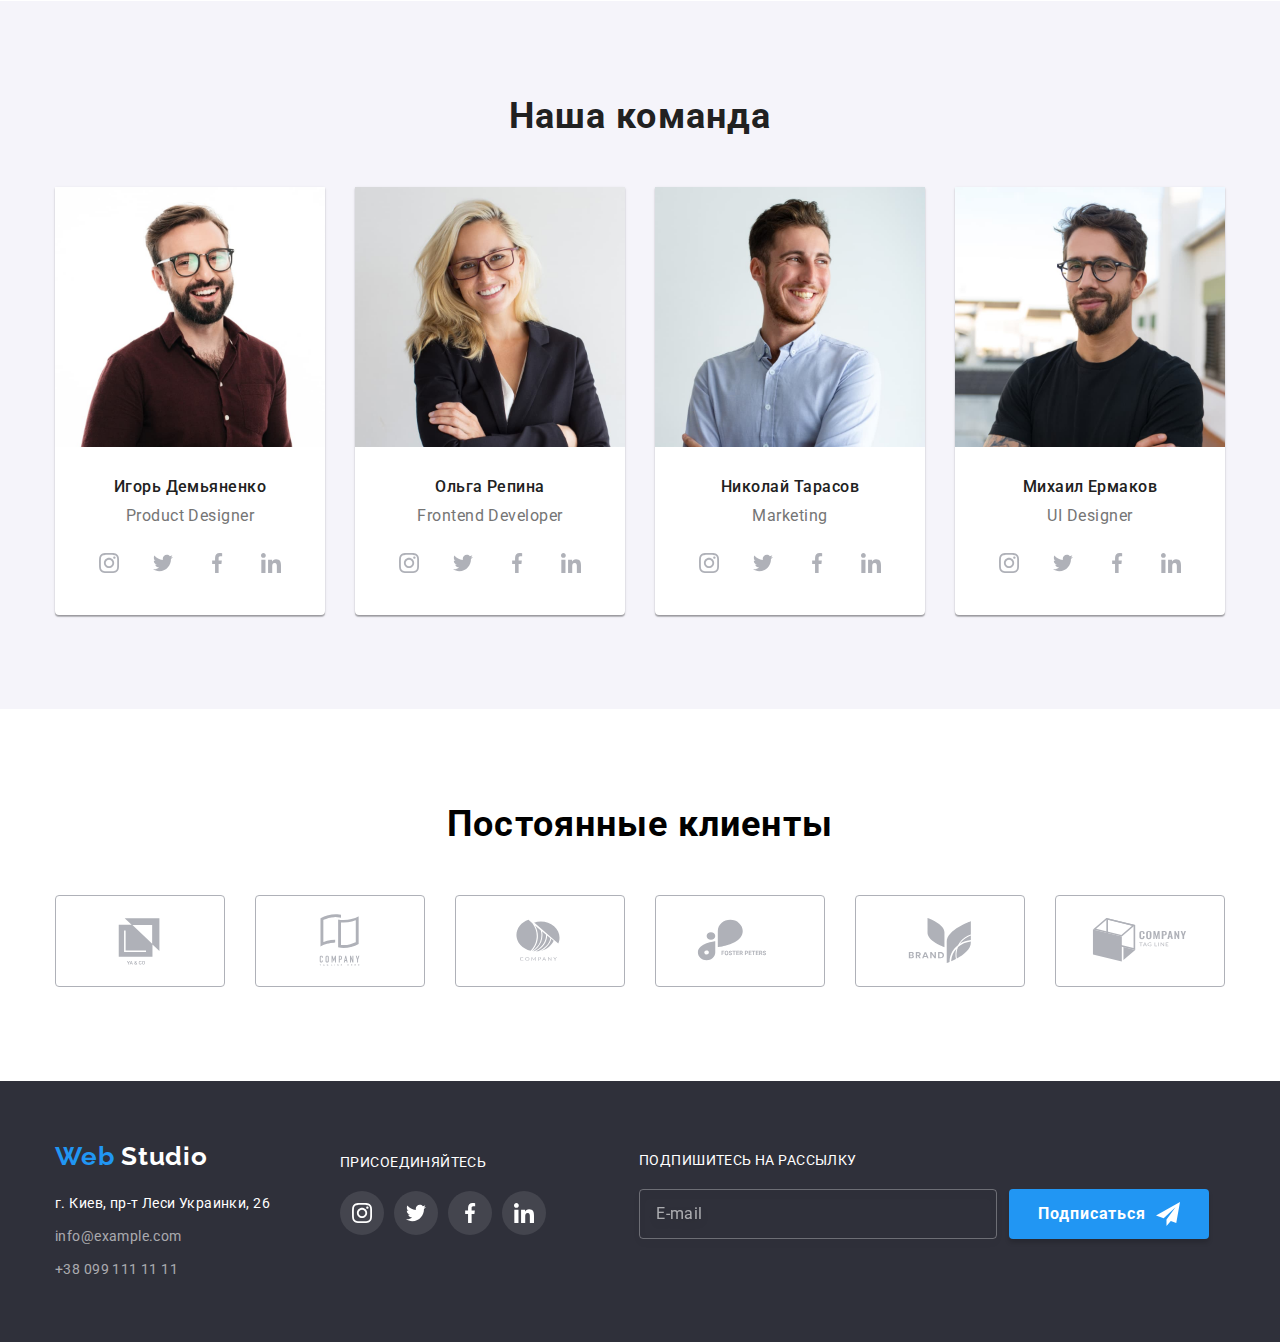
==== commit 7365f8b0: "готовая дз" ====
--- a/index.html
+++ b/index.html
@@ -18,7 +18,7 @@
     <link rel="stylesheet" href="./css/styles.css" />
   </head>
   <body>
-    <!------------------------------ШАПКА------------------------------------>
+    <!--!ШАПКА-->
     <header class="header">
       <div class="container">
         <a class="header-link-main link" href=""
@@ -57,7 +57,7 @@
         </ul>
       </div>
     </header>
-    <!-------------------------ЗАКАЗ УСЛУГ--------------------------------->
+    <!--!ЗАКАЗ УСЛУГ-->
     <main>
       <section class="section-service">
         <div class="container">
@@ -69,7 +69,7 @@
           </button>
         </div>
       </section>
-      <!--------------------СФЕРА ДЕЯТЕЛЬНОСТИ----------------------------->
+      <!--!СФЕРА ДЕЯТЕЛЬНОСТИ-->
       <section class="section-reality">
         <div class="container">
           <h2 class="visually-hidden">сфера деятельности</h2>
@@ -125,7 +125,7 @@
           </ul>
         </div>
       </section>
-      <!------------------------ЧЕМ ЗАНИМАЮТСЯ---------------------------->
+      <!--!ЧЕМ ЗАНИМАЮТСЯ-->
       <section class="section-class">
         <div class="container">
           <h2 class="section-class-title">Чем мы занимаемся</h2>
@@ -150,7 +150,7 @@
         </div>
       </section>
 
-      <!------------------------КОМАНДА----------------------------->
+      <!--!КОМАНДА-->
       <section class="section-team">
         <div class="container">
           <h2 class="section-team-title">Наша команда</h2>
@@ -327,7 +327,7 @@
           </ul>
         </div>
       </section>
-      <!------------------------КЛИЕНТЫ---------------------------->
+      <!--!КЛИЕНТЫ-->
       <section class="section-clients">
         <div class="container">
           <h2 class="section-clients-title">Постоянные клиенты</h2>
@@ -378,7 +378,7 @@
         </div>
       </section>
     </main>
-    <!------------------------ПОДВАЛ------------------------------->
+    <!--!ПОДВАЛ-->
     <footer class="footer">
       <div class="container">
         <div class="footer-left-container">
@@ -408,7 +408,7 @@
           </ul>
         </div>
         <div>
-          <h2 class="footer-title">присоединяйтесь</h2>
+          <p class="footer-title">присоединяйтесь</p>
           <ul class="footer-soc-list list">
             <li class="footer-soc-item">
               <a href="" class="footer-soc-link">
@@ -443,9 +443,9 @@
           </ul>
         </div>
         <div class="footer-right-container">
-          <h2 class="footer-title-second">Подпишитесь на рассылку</h2>
+          <p class="footer-title-second">Подпишитесь на рассылку</p>
           <form class="footer-form">
-            <input type="mail" class="footer-input" placeholder="E-mail" />
+            <input type="email" class="footer-input" placeholder="E-mail" />
             <button type="submit" class="footer-button">
               Подписаться
               <svg class="footer-icon-second" width="24" height="24">
@@ -456,7 +456,7 @@
         </div>
       </div>
     </footer>
-    <!-------------------------- МОДАЛЬНОЕ ОКНО ----------------------->
+    <!--!МОДАЛЬНОЕ ОКНО-->
     <div class="backdrop is-hidden" data-modal>
       <div class="modal">
         <button type="button" class="modal-close-btn" data-modal-close>
@@ -464,19 +464,34 @@
             <use href="./img/symbol-defs.svg#icon-Vector"></use>
           </svg>
         </button>
-        <h2 class="modal-title">Оставьте свои данные, мы вам перезвоним</h2>
+        <p class="modal-title">Оставьте свои данные, мы вам перезвоним</p>
         <form class="modal-form">
           <div class="modal-field">
             <label for="name" class="modal-label">Имя</label>
-            <input type="text" name="name" id="name" class="modal-input" />
+            <div class="modal-wrap">
+              <input type="text" name="name" id="name" class="modal-input" />
+              <svg width="18" height="18" class="modal-icon-form">
+                <use href="./img/symbol-defs.svg#icon-person"></use>
+              </svg>
+            </div>
           </div>
           <div class="modal-field">
             <label for="tel" class="modal-label">Телефон</label>
-            <input type="text" name="tel" id="tel" class="modal-input" />
+            <div class="modal-wrap">
+              <input type="text" name="tel" id="tel" class="modal-input" />
+              <svg width="18" height="18" class="modal-icon-form">
+                <use href="./img/symbol-defs.svg#icon-phone"></use>
+              </svg>
+            </div>
           </div>
           <div class="modal-field">
             <label for="email" class="modal-label">Почта</label>
-            <input type="text" name="email" id="email" class="modal-input" />
+            <div class="modal-wrap">
+              <input type="text" name="email" id="email" class="modal-input" />
+              <svg width="18" height="18" class="modal-icon-form">
+                <use href="./img/symbol-defs.svg#icon-email"></use>
+              </svg>
+            </div>
           </div>
           <div class="modal-field">
             <label for="comment" class="modal-label">Комментарий</label>
@@ -487,10 +502,24 @@
               placeholder="Введите текст"
             ></textarea>
           </div>
-          <input type="checkbox" name="choice" value="choice" id="choice" />
-          <label for="choice">
-            Соглашаюсь с рассылкой и принимаю Условия договора
-          </label>
+          <div class="checkdox-wrap">
+            <input
+              type="checkbox"
+              name="choice"
+              value="choice"
+              id="choice"
+              class="input-check visually-hidden"
+            />
+            <label for="choice" class="check-text">
+              <span class="check-wrap-icon">
+                <svg width="14" height="10" class="check-icon">
+                  <use href="./img/symbol-defs.svg#icon-check"></use>
+                </svg>
+              </span>
+              Соглашаюсь с рассылкой и принимаю&nbsp;
+              <a href="" class="check-link">Условия договора</a>
+            </label>
+          </div>
           <button type="submit" class="modal-btn">Отправить</button>
         </form>
       </div>
--- a/css/styles.css
+++ b/css/styles.css
@@ -714,6 +714,13 @@
   margin: 0;
   border-radius: 50%;
   cursor: pointer;
+  outline: none;
+
+  transition: fill var(--time-transition);
+}
+.modal-close-btn:focus,
+.modal-close-btn:hover {
+  fill: #2196f3;
 }
 .modal-icon {
   display: block;
@@ -723,10 +730,10 @@
   pointer-events: none;
   visibility: hidden;
 }
-
 .modal-title {
   margin-top: 0;
   margin-bottom: 12px;
+  font-weight: 700;
   font-size: 20px;
   line-height: 1.15;
   text-align: center;
@@ -747,11 +754,37 @@
 .modal-input {
   width: 100%;
   height: 40px;
+  padding-left: 42px;
   border: 1px solid rgba(33, 33, 33, 0.2);
-  box-sizing: border-box;
-  border-radius: 4px;
+  border-radius: 4px;
+  outline: none;
+  padding-top: 0;
+  padding-bottom: 0;
+  padding-right: 0;
+
+  transition: border-color var(--time-transition);
+}
+.modal-wrap {
+  position: relative;
   margin-bottom: 10px;
-  padding: 0;
+}
+.modal-icon-form {
+  position: absolute;
+  top: 50%;
+  left: 19px;
+
+  transform: translateY(-50%);
+  transition: fill var(--time-transition);
+}
+.modal-input:focus,
+.modal-input:hover {
+  border-color: #2196f3;
+}
+.modal-input:focus + .modal-icon-form {
+  fill: #2196f3;
+}
+.modal-input:hover + .modal-icon-form {
+  fill: #2196f3;
 }
 .modal-text {
   width: 100%;
@@ -761,6 +794,10 @@
   border-radius: 4px;
   padding: 12px 16px;
   resize: none;
+  margin-bottom: 20px;
+  outline: none;
+
+  transition: border-color var(--time-transition);
 }
 .modal-text::placeholder {
   font-size: 12px;
@@ -769,6 +806,77 @@
 
   color: rgba(117, 117, 117, 0.5);
 }
+.modal-text:focus,
+.modal-text:hover {
+  border-color: #2196f3;
+}
+.checkdox-wrap {
+  display: flex;
+  align-items: center;
+  justify-content: center;
+  margin-bottom: 30px;
+}
+.check-text {
+  font-weight: 400;
+  font-size: 14px;
+  line-height: 1.71;
+  letter-spacing: 0.03em;
+  color: #757575;
+
+  display: flex;
+  align-items: center;
+}
+.check-wrap-icon {
+  width: 16px;
+  height: 15px;
+  border: 2px solid #000000;
+  border-radius: 3px;
+  margin-right: 8px;
+  display: flex;
+  align-items: center;
+  justify-content: center;
+
+  transition: background-color var(--time-transition);
+}
+.check-icon {
+  fill: transparent;
+
+  transition: fill var(--time-transition);
+}
+.input-check:checked + .check-text .check-wrap-icon {
+  background-color: #2196f3;
+  border: none;
+}
+.input-check:checked + .check-text .check-icon {
+  fill: #ffffff;
+}
+.check-link {
+  color: #2196f3;
+}
+
 .modal-btn {
   display: block;
-}
+
+  margin-left: auto;
+  margin-right: auto;
+  font-weight: 700;
+  font-size: 16px;
+  line-height: 1.88;
+  align-items: center;
+  text-align: center;
+  letter-spacing: 0.06em;
+  padding: 10px 55px;
+  cursor: pointer;
+
+  transition: background-color var(--time-transition);
+
+  color: #ffffff;
+  background-color: #2196f3;
+  box-shadow: 0px 4px 4px rgba(0, 0, 0, 0.15);
+  border-radius: 4px;
+  border: none;
+}
+.modal-btn:hover,
+.modal-btn:focus {
+  background-color: #188ce8;
+}
